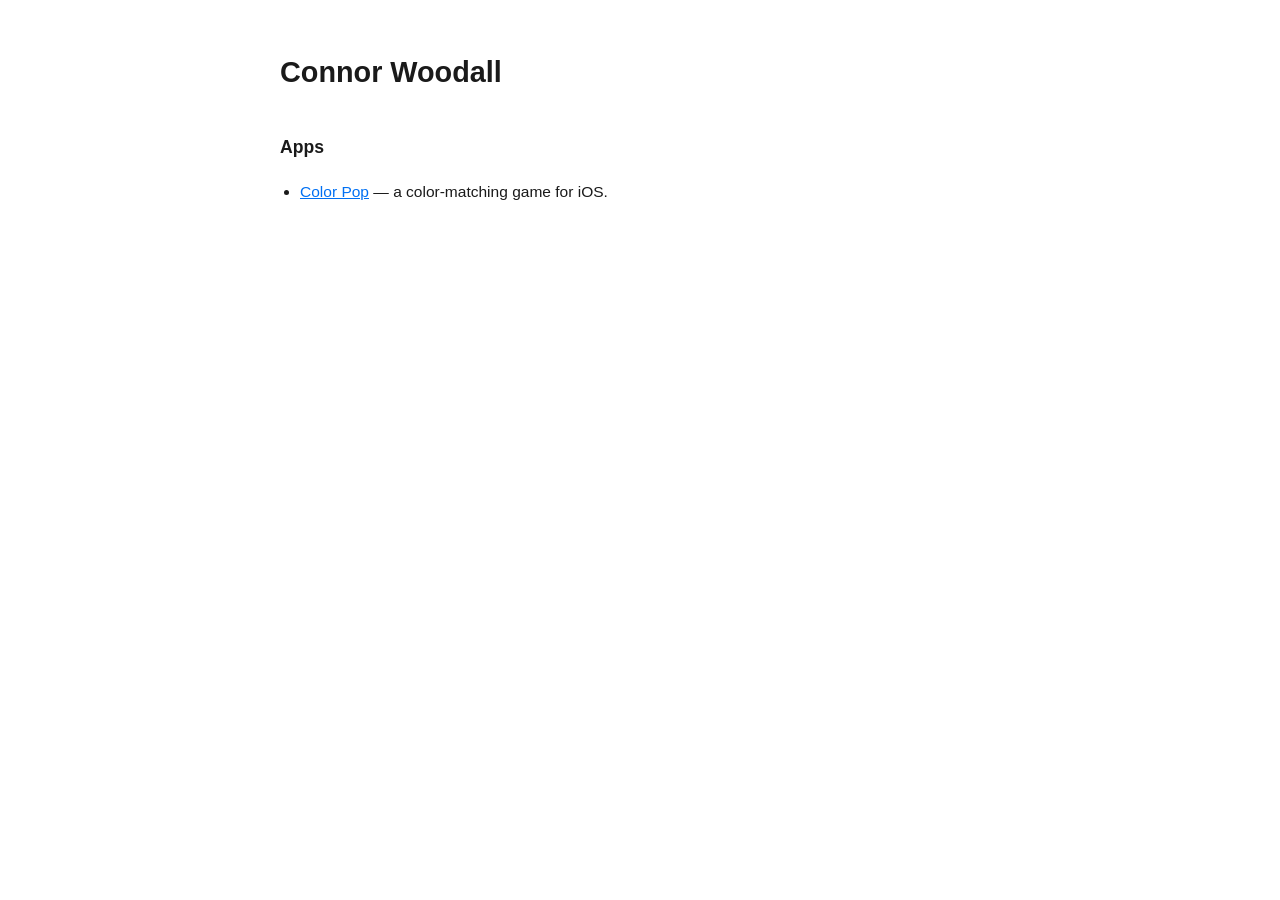
==== index.html @ b1e64f60 "adding home page" ====
<!DOCTYPE html>
<html lang="en">
<head>
  <meta charset="UTF-8">
  <meta name="viewport" content="width=device-width, initial-scale=1.0">
  <title>Connor Woodall</title>
  <style>
    body {
      font-family: -apple-system, BlinkMacSystemFont, "Segoe UI", Roboto, sans-serif;
      max-width: 720px;
      margin: 48px auto;
      padding: 0 24px;
      color: #1a1a1a;
      line-height: 1.7;
    }
    h1 { font-size: 1.8rem; margin-bottom: 4px; }
    h2 { font-size: 1.1rem; margin-top: 36px; }
    p, li { font-size: 0.97rem; }
    ul { padding-left: 20px; }
    a { color: #0070f3; }
  </style>
</head>
<body>

  <h1>Connor Woodall</h1>

  <h2>Apps</h2>
  <ul>
    <li><a href="colorpop.html">Color Pop</a> — a color-matching game for iOS.</li>
  </ul>

</body>
</html>
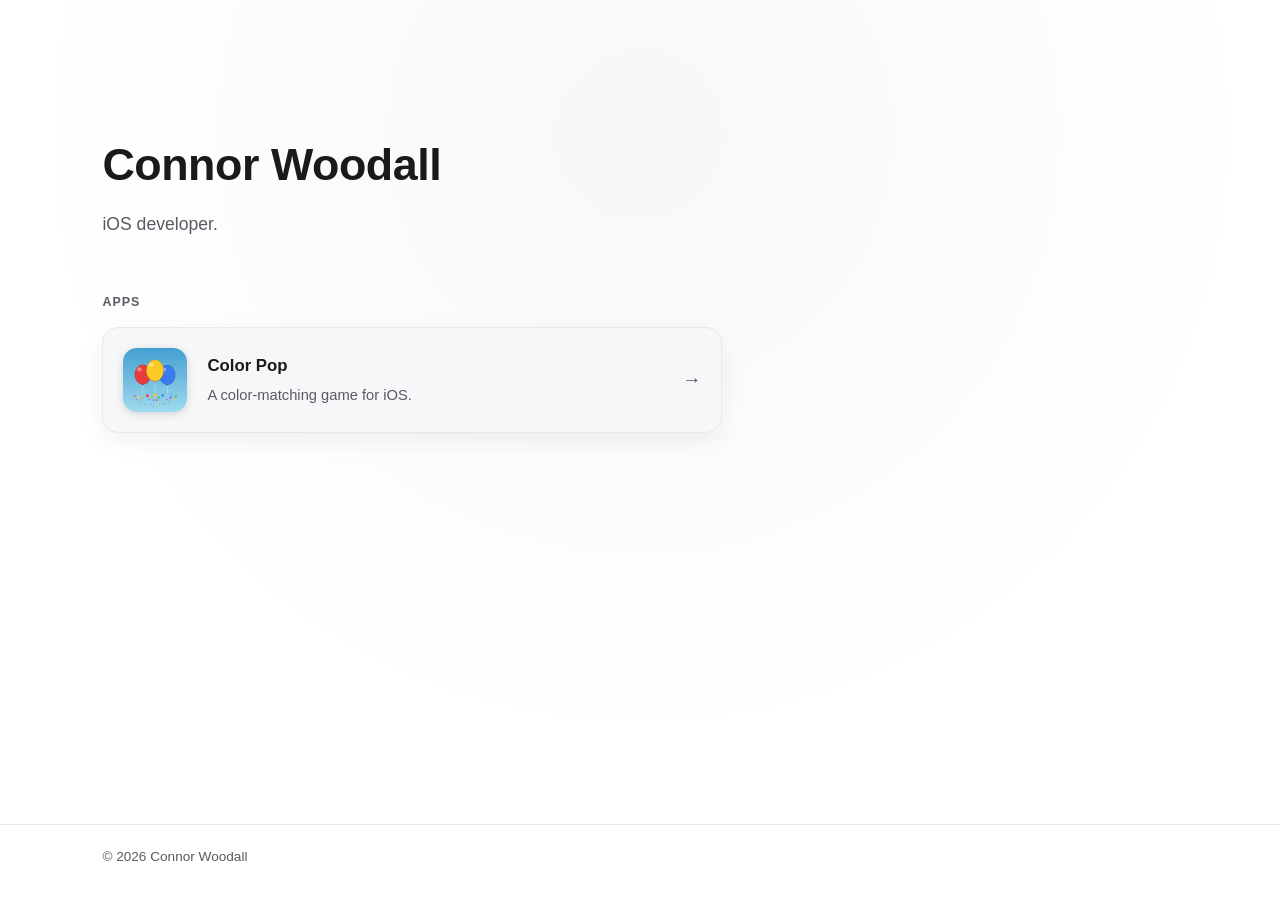
==== commit c0048f40: "updating index.html" ====
--- a/index.html
+++ b/index.html
@@ -4,30 +4,28 @@
   <meta charset="UTF-8">
   <meta name="viewport" content="width=device-width, initial-scale=1.0">
   <title>Connor Woodall</title>
-  <style>
-    body {
-      font-family: -apple-system, BlinkMacSystemFont, "Segoe UI", Roboto, sans-serif;
-      max-width: 720px;
-      margin: 48px auto;
-      padding: 0 24px;
-      color: #1a1a1a;
-      line-height: 1.7;
-    }
-    h1 { font-size: 1.8rem; margin-bottom: 4px; }
-    h2 { font-size: 1.1rem; margin-top: 36px; }
-    p, li { font-size: 0.97rem; }
-    ul { padding-left: 20px; }
-    a { color: #0070f3; }
-  </style>
+  <link rel="stylesheet" href="assets/site.css">
 </head>
 <body>
 
-  <h1>Connor Woodall</h1>
+  <div class="wrap">
+    <h1>Connor Woodall</h1>
+    <p class="subtitle">iOS developer.</p>
 
-  <h2>Apps</h2>
-  <ul>
-    <li><a href="colorpop.html">Color Pop</a> — a color-matching game for iOS.</li>
-  </ul>
+    <h2 class="section-label">Apps</h2>
+    <a class="app-card" href="colorpop.html">
+      <img src="assets/app-icon.png" alt="Color Pop app icon">
+      <div class="app-meta">
+        <p class="app-name">Color Pop</p>
+        <p class="app-desc">A color-matching game for iOS.</p>
+      </div>
+      <span class="app-arrow">&rarr;</span>
+    </a>
+  </div>
+
+  <footer>
+    &copy; 2026 Connor Woodall
+  </footer>
 
 </body>
 </html>
--- a/assets/site.css
+++ b/assets/site.css
@@ -0,0 +1,123 @@
+:root {
+  --ink: #1a1a1a;
+  --ink-soft: #5a5a63;
+  --paper: #ffffff;
+  --paper-soft: #f6f7f9;
+  --border: #e7e8ec;
+  --accent: #3a3a42;
+  --shadow: 0 8px 24px rgba(20, 20, 30, 0.06);
+}
+
+@media (prefers-color-scheme: dark) {
+  :root {
+    --ink: #eef0f3;
+    --ink-soft: #a7abb6;
+    --paper: #121317;
+    --paper-soft: #1a1b20;
+    --border: #2a2c33;
+    --accent: #d7d9de;
+    --shadow: 0 8px 24px rgba(0, 0, 0, 0.4);
+  }
+}
+
+* { box-sizing: border-box; }
+
+html, body { height: 100%; }
+
+body {
+  margin: 0;
+  min-height: 100vh;
+  display: flex;
+  flex-direction: column;
+  font-family: -apple-system, BlinkMacSystemFont, "Segoe UI", Roboto, sans-serif;
+  color: var(--ink);
+  background: var(--paper);
+  background-image: radial-gradient(circle at 50% 15%, var(--paper-soft), transparent 60%);
+  background-attachment: fixed;
+  line-height: 1.7;
+}
+
+.wrap {
+  flex: 1;
+  width: 100%;
+  max-width: 960px;
+  padding: clamp(64px, 14vh, 140px) clamp(24px, 8vw, 120px) 48px;
+}
+
+h1 {
+  font-size: 2.8rem;
+  margin: 0 0 8px;
+  letter-spacing: -0.01em;
+}
+
+p.subtitle {
+  margin: 0 0 52px;
+  color: var(--ink-soft);
+  font-size: 1.1rem;
+}
+
+h2.section-label {
+  font-size: 0.78rem;
+  text-transform: uppercase;
+  letter-spacing: 0.08em;
+  color: var(--ink-soft);
+  margin: 0 0 14px;
+  font-weight: 600;
+}
+
+.app-card {
+  display: flex;
+  align-items: center;
+  gap: 20px;
+  max-width: 620px;
+  padding: 20px;
+  border: 1px solid var(--border);
+  border-radius: 16px;
+  background: var(--paper-soft);
+  text-decoration: none;
+  color: var(--ink);
+  box-shadow: var(--shadow);
+  transition: transform 0.15s ease, box-shadow 0.15s ease;
+}
+
+.app-card:hover {
+  transform: translateY(-2px);
+  box-shadow: 0 12px 28px rgba(20, 20, 30, 0.1);
+}
+
+.app-card img {
+  width: 64px;
+  height: 64px;
+  border-radius: 22%;
+  box-shadow: 0 2px 8px rgba(0, 0, 0, 0.15);
+  flex-shrink: 0;
+}
+
+.app-card .app-meta { flex: 1; min-width: 0; }
+
+.app-card .app-name {
+  font-weight: 700;
+  font-size: 1.05rem;
+  margin: 0 0 2px;
+}
+
+.app-card .app-desc {
+  margin: 0;
+  color: var(--ink-soft);
+  font-size: 0.92rem;
+}
+
+.app-card .app-arrow {
+  color: var(--ink-soft);
+  font-size: 1.2rem;
+}
+
+footer {
+  width: 100%;
+  padding: 20px clamp(24px, 8vw, 120px) 32px;
+  border-top: 1px solid var(--border);
+  color: var(--ink-soft);
+  font-size: 0.85rem;
+}
+
+footer a { color: var(--ink-soft); }
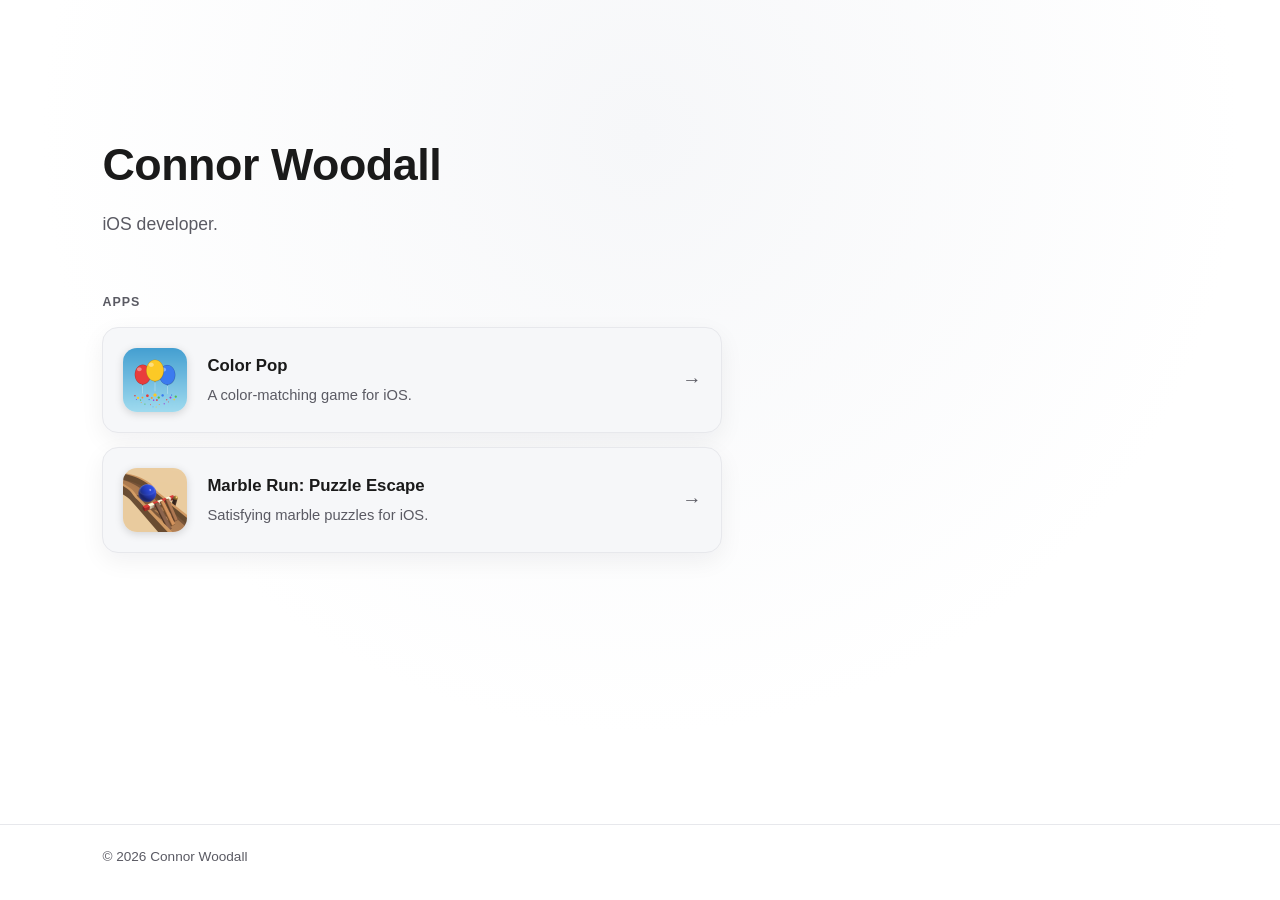
==== commit 80ce64aa: "adding skeleton for marble run" ====
--- a/index.html
+++ b/index.html
@@ -21,6 +21,14 @@
       </div>
       <span class="app-arrow">&rarr;</span>
     </a>
+    <a class="app-card" href="marblerun/index.html" style="margin-top: 14px;">
+      <img src="assets/marblerun/app-icon.png" alt="Marble Run app icon">
+      <div class="app-meta">
+        <p class="app-name">Marble Run: Puzzle Escape</p>
+        <p class="app-desc">Satisfying marble puzzles for iOS.</p>
+      </div>
+      <span class="app-arrow">&rarr;</span>
+    </a>
   </div>
 
   <footer>
